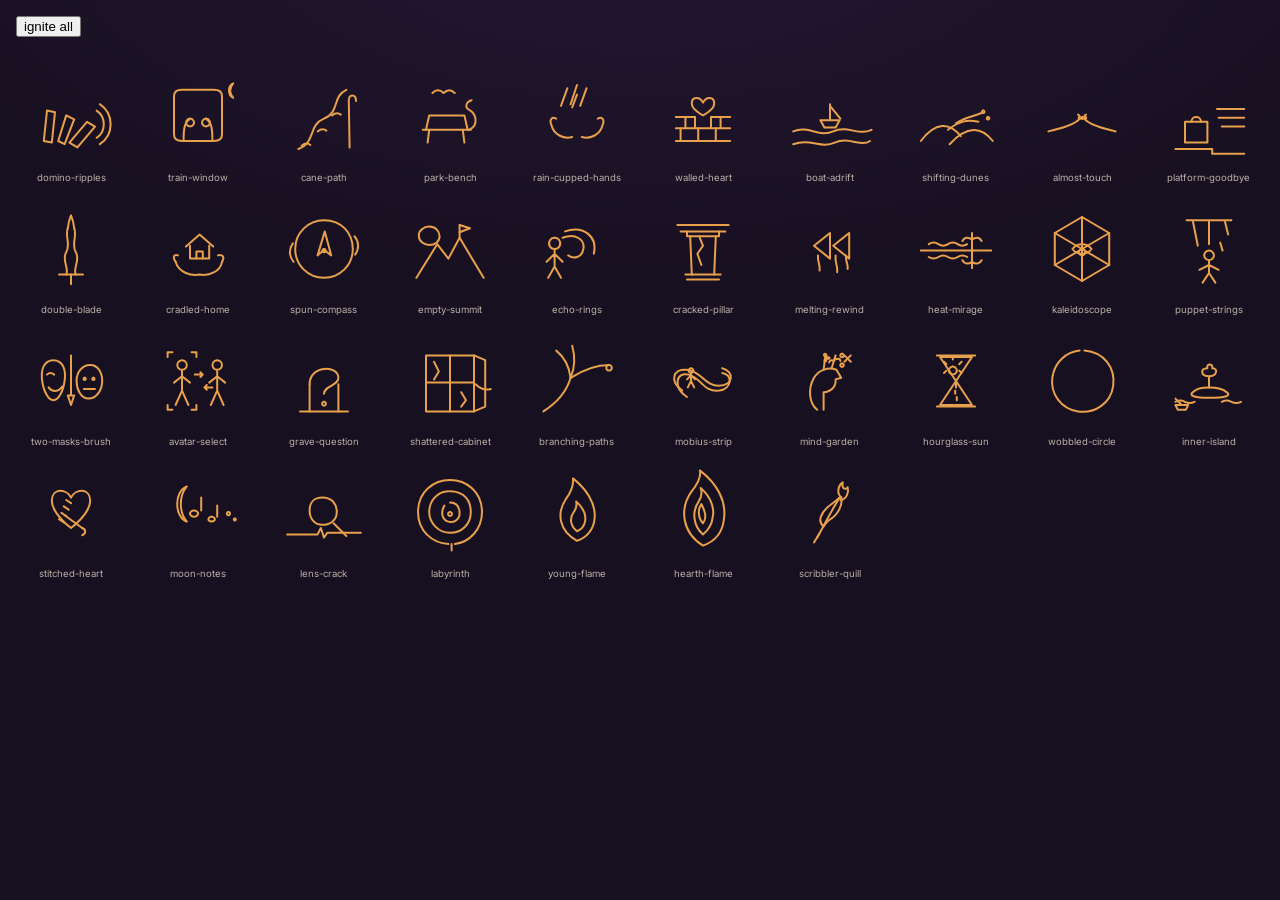
==== doodle-gallery.html @ c562cb2d "feat: 34 bespoke essay doodles plus flame and quill, self-drawing on ignite Co-Authored-By: Claude F" ====
<!DOCTYPE html><html><head><meta charset="utf-8">
<meta name="viewport" content="width=device-width, initial-scale=1">
<title>doodle gallery (dev)</title><link rel="stylesheet" href="css/hearth.css">
<style>.g{display:grid;grid-template-columns:repeat(auto-fill,minmax(110px,1fr));gap:1rem;padding:1rem}
.g figure{text-align:center}.g figcaption{font:0.6rem/1.4 var(--font-label);color:var(--parchment-dim)}
.doodle{width:96px;height:96px}</style>
</head><body>
<button onclick="igniteDoodles(document.body)" style="margin:1rem">ignite all</button>
<div class="g" id="g"></div>
<script src="js/doodles.js"></script>
<script>
  document.getElementById("g").innerHTML = Object.keys(DOODLES).map(id =>
    `<figure>${doodleSvg(id)}<figcaption>${id}</figcaption></figure>`).join("");
  // ?plain=1 skips the draw-on animation so headless screenshots show doodles fully drawn.
  if (new URLSearchParams(location.search).get("plain") === "1") {
    document.querySelectorAll("svg.doodle").forEach(s => s.classList.add("lit"));
  }
</script>
</body></html>
---- css/hearth.css ----
/* ===== fonts (self-hosted) ===== */
@font-face { font-family: "Fraunces"; src: url("../fonts/fraunces-v38-latin-regular.woff2") format("woff2"); font-weight: 400; font-display: swap; }
@font-face { font-family: "Fraunces"; src: url("../fonts/fraunces-v38-latin-600.woff2") format("woff2"); font-weight: 600; font-display: swap; }
@font-face { font-family: "Fraunces"; src: url("../fonts/fraunces-v38-latin-italic.woff2") format("woff2"); font-weight: 400; font-style: italic; font-display: swap; }
@font-face { font-family: "Literata"; src: url("../fonts/literata-v40-latin-regular.woff2") format("woff2"); font-weight: 400; font-display: swap; }
@font-face { font-family: "Literata"; src: url("../fonts/literata-v40-latin-italic.woff2") format("woff2"); font-weight: 400; font-style: italic; font-display: swap; }
@font-face { font-family: "Literata"; src: url("../fonts/literata-v40-latin-700.woff2") format("woff2"); font-weight: 700; font-display: swap; }
@font-face { font-family: "Inter"; src: url("../fonts/inter-v20-latin-regular.woff2") format("woff2"); font-weight: 400; font-display: swap; }
@font-face { font-family: "Inter"; src: url("../fonts/inter-v20-latin-600.woff2") format("woff2"); font-weight: 600; font-display: swap; }

/* ===== tokens ===== */
:root {
  --ink: #171020;          /* deep plum-ink page ground */
  --ink-deep: #100a18;     /* deeper wells: header, reader backdrop */
  --ink-glow: #241732;     /* faint warm glow at top of page */
  --card: #211830;         /* card surface */
  --parchment: #f0e7d8;    /* primary text */
  --parchment-dim: #b9aea6;/* secondary text */
  --ember: #e8a04c;        /* warm ember-gold accent */
  --ember-bright: #ffc46b; /* lit/hover states */
  --dusty: #8fa3c7;        /* dusty blue secondary details */
  --font-display: "Fraunces", Georgia, serif;
  --font-body: "Literata", Georgia, serif;
  --font-label: "Inter", system-ui, sans-serif;
}

/* ===== base ===== */
* { box-sizing: border-box; margin: 0; }
html { scroll-behavior: smooth; }
body {
  background: radial-gradient(120% 80% at 50% -10%, var(--ink-glow) 0%, var(--ink) 55%) fixed var(--ink);
  color: var(--parchment);
  font-family: var(--font-body);
  line-height: 1.65;
  -webkit-font-smoothing: antialiased;
}
a { color: var(--ember); text-decoration: none; }
a:hover, a:focus-visible { color: var(--ember-bright); }
:focus-visible { outline: 2px solid var(--ember); outline-offset: 3px; border-radius: 2px; }
img { max-width: 100%; height: auto; }

/* ===== header ===== */
.hearth-header {
  display: flex; align-items: center; justify-content: space-between;
  padding: 0.9rem 1.1rem 0.6rem;
  max-width: 46rem; margin: 0 auto;
}
.brand { display: flex; align-items: center; gap: 0.65rem; color: var(--parchment); }
.brand-name { font-family: var(--font-display); font-weight: 600; font-size: 1.35rem; display: block; letter-spacing: 0.01em; }
.brand-tag { font-family: var(--font-label); font-size: 0.68rem; color: var(--parchment-dim); letter-spacing: 0.06em; display: block; }
#headerFlame { width: 34px; height: 42px; display: inline-block; }
.hearth-nav { display: flex; gap: 1rem; font-family: var(--font-label); font-size: 0.8rem; letter-spacing: 0.04em; }
.hearth-nav a { color: var(--parchment-dim); }
.hearth-nav a:hover { color: var(--ember); }

main { max-width: 46rem; margin: 0 auto; padding: 0 1.1rem 4rem; }

/* ===== doodles ===== */
.doodle { color: var(--ember); width: 72px; height: 72px; }
.doodle path { transition: stroke-dashoffset 1.4s ease-out; }
.doodle.lit path { stroke-dashoffset: 0 !important; }

/* ===== reduced motion (global rule; every later animation must respect it) ===== */
@media (prefers-reduced-motion: reduce) {
  html { scroll-behavior: auto; }
  *, *::before, *::after { animation: none !important; transition: none !important; }
}
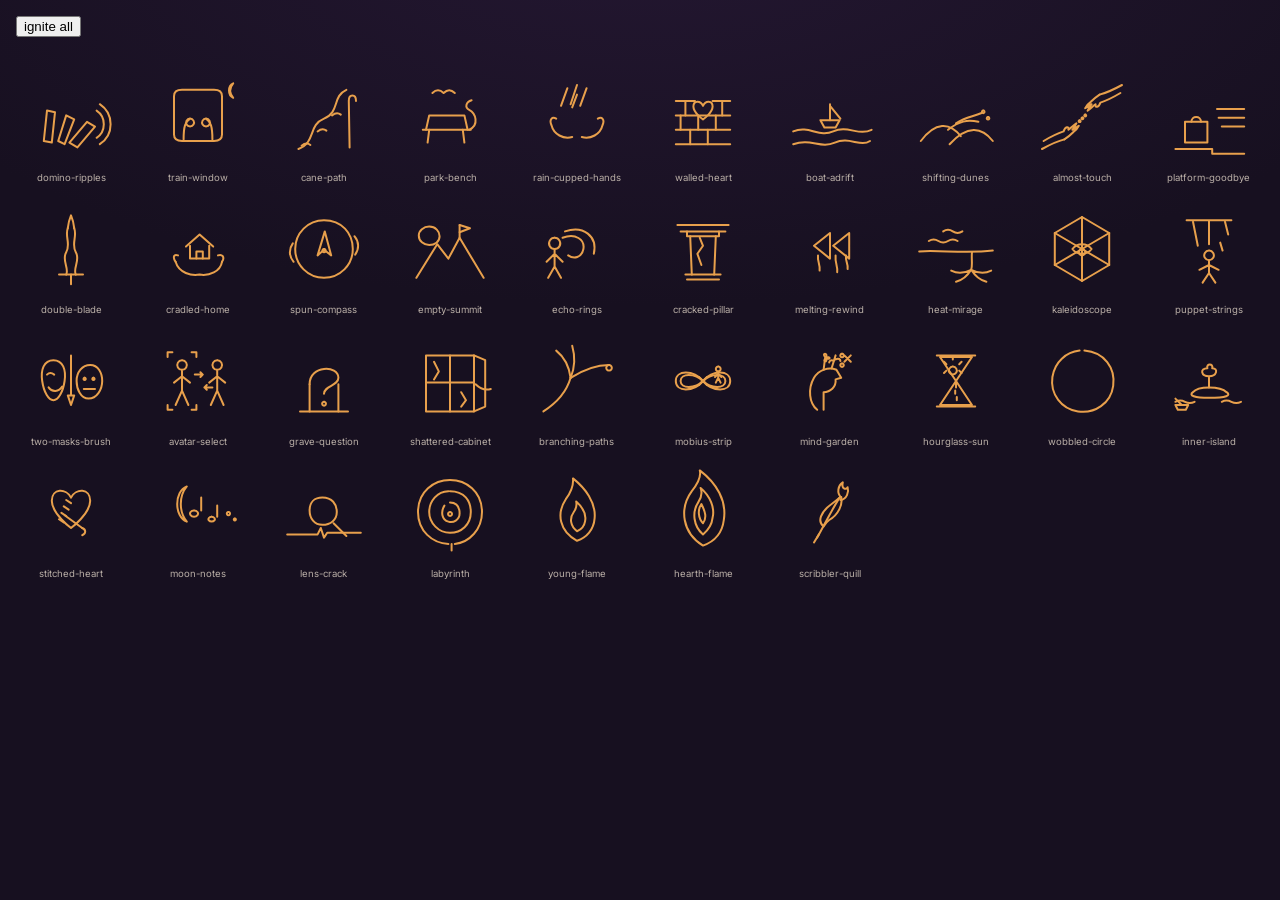
==== commit d9c63add: "chore: polish pass, README (Lighthouse mobile: Perf 99, A11y 100, Best Practices 100) Verified no ho" ====
--- a/doodle-gallery.html
+++ b/doodle-gallery.html
@@ -1,6 +1,6 @@
 <!DOCTYPE html><html><head><meta charset="utf-8">
 <meta name="viewport" content="width=device-width, initial-scale=1">
-<title>doodle gallery (dev)</title><link rel="stylesheet" href="css/hearth.css">
+<title>doodle gallery (dev)</title><link rel="icon" href="favicon.svg" type="image/svg+xml"><link rel="stylesheet" href="css/hearth.css">
 <style>.g{display:grid;grid-template-columns:repeat(auto-fill,minmax(110px,1fr));gap:1rem;padding:1rem}
 .g figure{text-align:center}.g figcaption{font:0.6rem/1.4 var(--font-label);color:var(--parchment-dim)}
 .doodle{width:96px;height:96px}</style>
--- a/css/hearth.css
+++ b/css/hearth.css
@@ -65,3 +65,116 @@
   html { scroll-behavior: auto; }
   *, *::before, *::after { animation: none !important; transition: none !important; }
 }
+
+/* ===== mood chips ===== */
+.mood-chips { display: flex; gap: 0.5rem; overflow-x: auto; padding: 0.4rem 1.1rem 0.8rem;
+  max-width: 46rem; margin: 0 auto; scrollbar-width: none; }
+.mood-chips::-webkit-scrollbar { display: none; }
+.chip { font-family: var(--font-label); font-size: 0.72rem; letter-spacing: 0.03em;
+  color: var(--dusty); background: none; border: 1px solid color-mix(in srgb, var(--dusty) 35%, transparent);
+  border-radius: 999px; padding: 0.3rem 0.8rem; white-space: nowrap; cursor: pointer;
+  transition: color 0.25s, border-color 0.25s, background 0.25s; }
+.chip.on { color: var(--ink-deep); background: var(--ember); border-color: var(--ember); }
+.chip-static { pointer-events: none; font-size: 0.62rem; padding: 0.15rem 0.55rem; }
+/* interactive filter chips need a real tap target; the decorative .chip-static tags in
+   card-moods are pointer-events:none and stay compact */
+#chips .chip { min-height: 40px; display: inline-flex; align-items: center; }
+
+/* ===== ember rail ===== */
+#rail[hidden], #chips[hidden] { display: none; } /* id+attribute outweighs .ember-rail/.mood-chips display:flex */
+.ember-rail { position: sticky; top: 0; z-index: 5; display: flex; gap: 0.4rem;
+  justify-content: center; padding: 0.35rem 1.1rem;
+  background: color-mix(in srgb, var(--ink-deep) 82%, transparent); backdrop-filter: blur(6px); }
+.rail-seg { background: none; border: 0; cursor: pointer; display: grid; gap: 2px;
+  justify-items: center; align-content: center; padding: 0.2rem 0.4rem; min-height: 40px; min-width: 40px; }
+.rail-seg span { width: 44px; height: 3px; border-radius: 2px;
+  background: color-mix(in srgb, var(--ember) 25%, transparent); transition: background 0.4s, box-shadow 0.4s; }
+.rail-seg small { font-family: var(--font-label); font-size: 0.58rem; color: var(--parchment-dim); }
+.rail-seg.glow span { background: var(--ember-bright); box-shadow: 0 0 8px var(--ember); }
+
+/* ===== feed cards ===== */
+.feed { display: grid; gap: 1.1rem; padding-top: 0.8rem; scroll-snap-type: y proximity; }
+.card { scroll-snap-align: start; scroll-margin-top: 3.2rem; background: var(--card);
+  border: 1px solid color-mix(in srgb, var(--ember) 12%, transparent);
+  border-radius: 14px; transition: border-color 0.4s, transform 0.4s; }
+.card:hover { border-color: color-mix(in srgb, var(--ember) 40%, transparent); transform: translateY(-2px); }
+.card-link { display: block; color: inherit; padding: 1.2rem 1.2rem 1.1rem; }
+.card-doodle { margin-bottom: 0.5rem; }
+.card-title { font-family: var(--font-display); font-weight: 600; font-size: 1.22rem;
+  line-height: 1.3; color: var(--parchment); }
+.card-meta { font-family: var(--font-label); font-size: 0.68rem; color: var(--dusty);
+  letter-spacing: 0.05em; margin: 0.4rem 0 0.55rem; }
+.card-excerpt { color: var(--parchment-dim); font-size: 0.92rem;
+  -webkit-mask-image: linear-gradient(180deg, #000 60%, transparent); mask-image: linear-gradient(180deg, #000 60%, transparent); }
+.card-moods { display: flex; gap: 0.4rem; margin-top: 0.6rem; }
+.card.fresh { border-color: color-mix(in srgb, var(--ember-bright) 45%, transparent); }
+.empty { text-align: center; color: var(--dusty); font-style: italic; padding: 3rem 0; }
+
+/* ===== resume card ===== */
+.resume-card { display: flex; align-items: center; gap: 0.7rem; margin-top: 0.8rem;
+  padding: 0.7rem 1rem; border: 1px dashed color-mix(in srgb, var(--ember) 45%, transparent);
+  border-radius: 12px; color: var(--parchment-dim); font-size: 0.9rem; }
+.resume-card em { color: var(--ember); font-style: italic; }
+.resume-flame .doodle { width: 26px; height: 30px; }
+
+/* ===== reader ===== */
+.reader { padding-top: 0.5rem; }
+.reader-progress { position: fixed; inset: 0 0 auto 0; height: 3px; z-index: 10;
+  background: color-mix(in srgb, var(--ember) 12%, transparent); }
+#emberBar { display: block; height: 100%; width: 0;
+  background: linear-gradient(90deg, var(--ember), var(--ember-bright));
+  box-shadow: 0 0 8px var(--ember); }
+.reader-top { display: flex; justify-content: space-between; align-items: center;
+  font-family: var(--font-label); font-size: 0.78rem; margin: 0.8rem 0 1.4rem; }
+.sizer button { background: none; border: 1px solid color-mix(in srgb, var(--dusty) 35%, transparent);
+  color: var(--dusty); border-radius: 6px; cursor: pointer; margin-left: 0.3rem;
+  font-family: var(--font-body); line-height: 1; padding: 0.25rem 0.45rem;
+  min-width: 40px; min-height: 40px; display: inline-flex; align-items: center; justify-content: center; }
+.sizer button:nth-child(1) { font-size: 0.7rem; }
+.sizer button:nth-child(2) { font-size: 0.85rem; }
+.sizer button:nth-child(3) { font-size: 1rem; }
+.reader-doodle .doodle { width: 84px; height: 84px; }
+.reader-title { font-family: var(--font-display); font-weight: 600; font-size: 1.7rem;
+  line-height: 1.25; margin: 0.6rem 0 0.3rem; }
+.reader-meta { font-family: var(--font-label); font-size: 0.7rem; color: var(--dusty);
+  letter-spacing: 0.05em; margin-bottom: 1.6rem; }
+.essay { max-width: 65ch; }
+.essay p { margin-bottom: 1.15em; }
+.essay blockquote { border-left: 2px solid var(--ember); padding-left: 1rem;
+  color: var(--parchment-dim); font-style: italic; margin: 1.2em 0; }
+.reader[data-size="0"] .essay { font-size: 1rem; }
+.reader[data-size="1"] .essay { font-size: 1.08rem; }
+.reader[data-size="2"] .essay { font-size: 1.18rem; }
+.reader-foot { margin-top: 2.5rem; border-top: 1px solid color-mix(in srgb, var(--ember) 15%, transparent);
+  padding-top: 1.4rem; }
+.keep { font-family: var(--font-label); font-size: 0.8rem; letter-spacing: 0.04em;
+  color: var(--ember); background: none; cursor: pointer;
+  border: 1px solid color-mix(in srgb, var(--ember) 50%, transparent);
+  border-radius: 999px; padding: 0.5rem 1.1rem; transition: background 0.3s, color 0.3s;
+  min-height: 40px; display: inline-flex; align-items: center; }
+.keep.kept { background: var(--ember); color: var(--ink-deep); }
+.canonical { margin: 1rem 0 1.8rem; font-size: 0.8rem; }
+.another h3 { font-family: var(--font-label); font-size: 0.7rem; letter-spacing: 0.12em;
+  text-transform: uppercase; color: var(--dusty); margin-bottom: 0.6rem; }
+.another .card { border-color: color-mix(in srgb, var(--ember) 35%, transparent);
+  box-shadow: 0 0 18px color-mix(in srgb, var(--ember) 12%, transparent); }
+
+/* ===== kept shelf, about, header flame ===== */
+.page-title { font-family: var(--font-display); font-weight: 600; font-size: 1.5rem; margin: 1rem 0; }
+.about { max-width: 60ch; padding-top: 1rem; }
+.about p { margin-bottom: 1em; color: var(--parchment-dim); }
+.about-doodle .doodle { width: 84px; height: 84px; }
+#headerFlame { transform-origin: bottom center; transition: transform 0.6s; }
+#headerFlame .doodle { width: 100%; height: 100%; animation: flicker 2.8s ease-in-out infinite; }
+@keyframes flicker {
+  0%, 100% { transform: scaleY(1) rotate(0deg); opacity: 1; }
+  30%      { transform: scaleY(1.05) rotate(-1.2deg); opacity: 0.92; }
+  55%      { transform: scaleY(0.97) rotate(0.8deg); opacity: 1; }
+  80%      { transform: scaleY(1.03) rotate(-0.5deg); opacity: 0.95; }
+}
+
+/* ===== tablet type-scale ===== */
+@media (min-width: 700px) {
+  .card-title { font-size: 1.35rem; }
+  .reader-title { font-size: 2rem; }
+}
